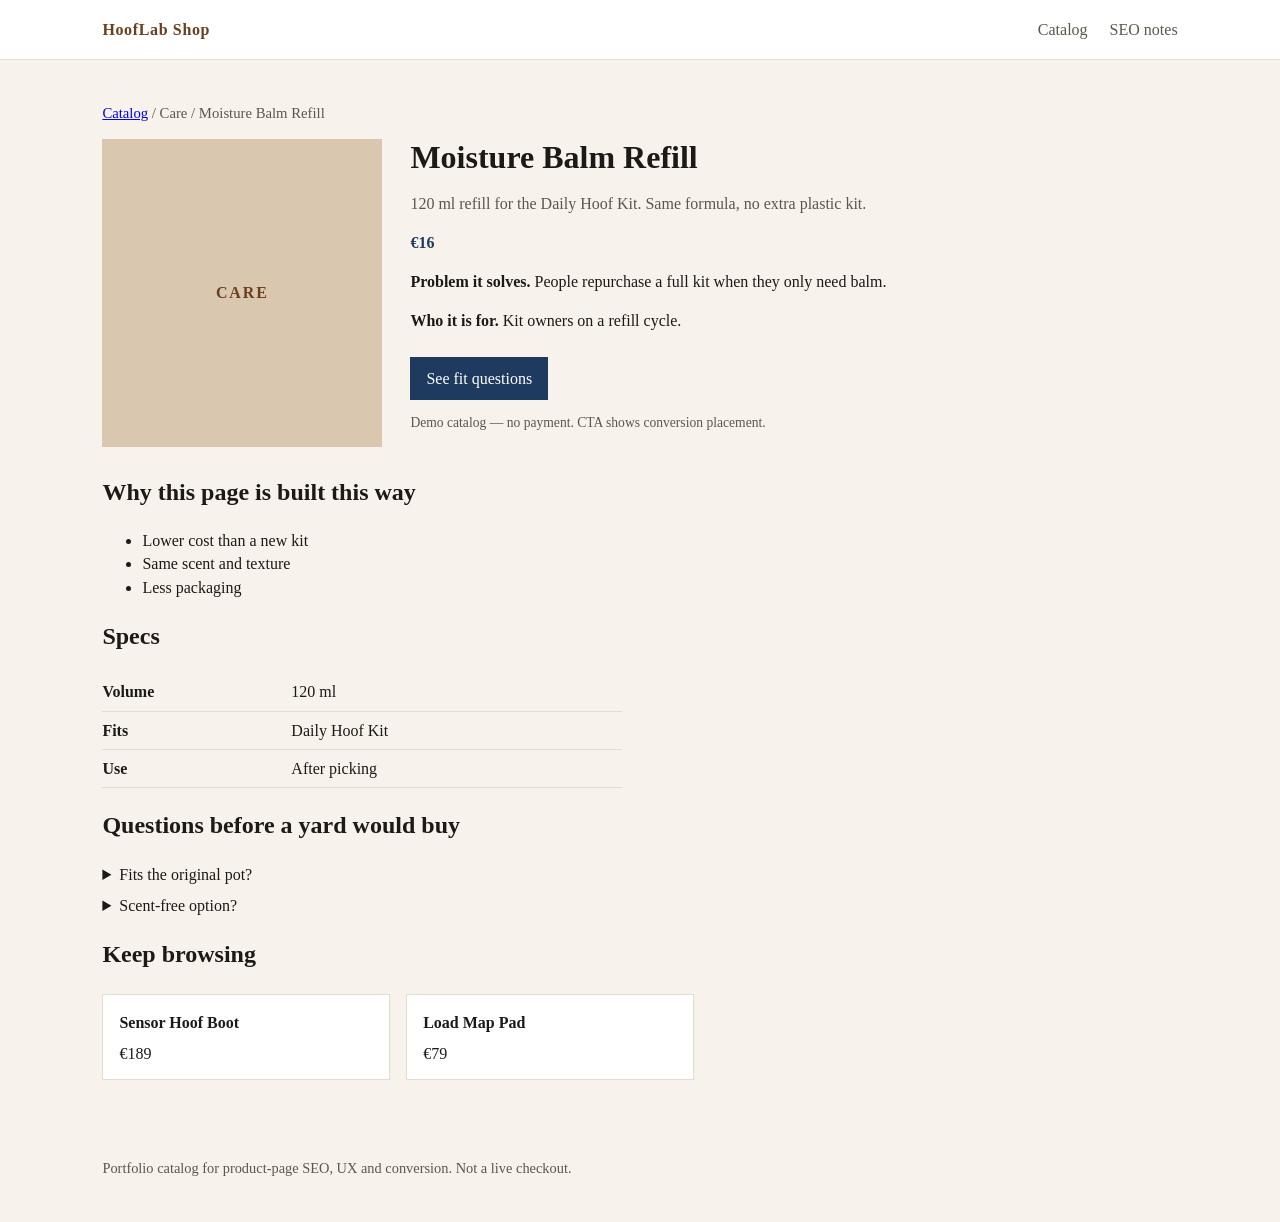
==== docs/balm-refill.html @ a08d026f "Add product-page SEO and conversion catalog" ====
<!DOCTYPE html>
<html lang="en">
<head>
  <meta charset="utf-8">
  <meta name="viewport" content="width=device-width, initial-scale=1">
  <title>Moisture Balm Refill | HoofLab Shop</title>
  <meta name="description" content="120 ml refill for the Daily Hoof Kit. Same formula, no extra plastic kit.">
  <link rel="canonical" href="https://mynulislam95.github.io/shop-pdp-seo-lab/balm-refill.html">
  <meta property="og:title" content="Moisture Balm Refill | HoofLab Shop">
  <meta property="og:description" content="120 ml refill for the Daily Hoof Kit. Same formula, no extra plastic kit.">
  <meta property="og:type" content="website">
  <meta property="og:url" content="https://mynulislam95.github.io/shop-pdp-seo-lab/balm-refill.html">
  <link rel="stylesheet" href="styles.css">
  <script type="application/ld+json">{"@context": "https://schema.org", "@type": "Product", "name": "Moisture Balm Refill", "description": "120 ml refill for the Daily Hoof Kit. Same formula, no extra plastic kit.", "sku": "balm-refill", "brand": {"@type": "Brand", "name": "HoofLab Shop"}, "offers": {"@type": "Offer", "priceCurrency": "EUR", "price": 16, "availability": "https://schema.org/InStock"}}</script>
</head>
<body>
  <header class="top">
    <a class="logo" href="index.html">HoofLab Shop</a>
    <nav>
      <a href="index.html">Catalog</a>
      <a href="seo.html">SEO notes</a>
    </nav>
  </header>
  
  <main class="pdp">
    <p class="crumbs"><a href="index.html">Catalog</a> / Care / Moisture Balm Refill</p>
    <div class="hero">
      <div class="visual" aria-hidden="true">Care</div>
      <div>
        <h1>Moisture Balm Refill</h1>
        <p class="lead">120 ml refill for the Daily Hoof Kit. Same formula, no extra plastic kit.</p>
        <p class="price">€16</p>
        <p class="problem"><strong>Problem it solves.</strong> People repurchase a full kit when they only need balm.</p>
        <p class="who"><strong>Who it is for.</strong> Kit owners on a refill cycle.</p>
        <a class="cta" href="#faq">See fit questions</a>
        <p class="micro">Demo catalog — no payment. CTA shows conversion placement.</p>
      </div>
    </div>
    <h2>Why this page is built this way</h2>
    <ul class="benefits"><li>Lower cost than a new kit</li><li>Same scent and texture</li><li>Less packaging</li></ul>
    <h2>Specs</h2>
    <table class="specs"><tr><th>Volume</th><td>120 ml</td></tr><tr><th>Fits</th><td>Daily Hoof Kit</td></tr><tr><th>Use</th><td>After picking</td></tr></table>
    <h2 id="faq">Questions before a yard would buy</h2>
    <details><summary>Fits the original pot?</summary><p>Yes. Same thread.</p></details><details><summary>Scent-free option?</summary><p>Not in this SKU.</p></details>
    <h2>Keep browsing</h2>
    <div class="grid"><a class="card small" href="sensor-hoof-boot.html"><strong>Sensor Hoof Boot</strong><span>€189</span></a><a class="card small" href="load-map-pad.html"><strong>Load Map Pad</strong><span>€79</span></a></div>
  </main>

  <footer>
    <p>Portfolio catalog for product-page SEO, UX and conversion. Not a live checkout.</p>
  </footer>
</body>
</html>
---- docs/styles.css ----
:root {
  --ink: #1c1916;
  --muted: #5c564c;
  --paper: #f7f3ec;
  --card: #fff;
  --line: #e4dcd0;
  --brand: #6b3f1d;
  --cta: #1e3a5f;
}
* { box-sizing: border-box; }
html, body {
  margin: 0;
  background: var(--paper);
  color: var(--ink);
  font: 16px/1.45 "Iowan Old Style", Palatino, Georgia, serif;
}
.top {
  display: flex;
  justify-content: space-between;
  align-items: center;
  padding: 18px 8vw;
  border-bottom: 1px solid var(--line);
  background: var(--card);
}
.logo { font-weight: 700; color: var(--brand); text-decoration: none; letter-spacing: 0.04em; }
nav a { margin-left: 18px; color: var(--muted); text-decoration: none; }
main { padding: 28px 8vw 48px; max-width: 1100px; }
h1 { font-size: 2rem; line-height: 1.15; margin: 0 0 12px; }
.lead { color: var(--muted); max-width: 62ch; }
.grid {
  display: grid;
  grid-template-columns: repeat(auto-fill, minmax(240px, 1fr));
  gap: 16px;
  margin-top: 22px;
}
.card {
  background: var(--card);
  border: 1px solid var(--line);
  padding: 16px 16px 14px;
  text-decoration: none;
  color: inherit;
  display: flex;
  flex-direction: column;
  gap: 8px;
  min-height: 180px;
}
.card.small { min-height: 0; }
.kicker { font-size: 0.75rem; letter-spacing: 0.08em; text-transform: uppercase; color: var(--brand); }
.price { font-weight: 700; color: var(--cta); }
.crumbs { color: var(--muted); font-size: 0.92rem; }
.pdp .hero {
  display: grid;
  grid-template-columns: 280px 1fr;
  gap: 28px;
  margin: 12px 0 28px;
}
.visual {
  background: #d9c7b0;
  min-height: 240px;
  display: grid;
  place-items: center;
  font-weight: 700;
  letter-spacing: 0.12em;
  text-transform: uppercase;
  color: var(--brand);
}
.cta {
  display: inline-block;
  background: var(--cta);
  color: #fff;
  text-decoration: none;
  padding: 10px 16px;
  margin-top: 8px;
}
.micro { font-size: 0.85rem; color: var(--muted); }
.specs { border-collapse: collapse; width: 100%; max-width: 520px; }
.specs th, .specs td { border-bottom: 1px solid var(--line); text-align: left; padding: 7px 8px 7px 0; }
details { margin: 8px 0; }
footer { padding: 16px 8vw 28px; color: var(--muted); font-size: 0.9rem; }
.prose ul { max-width: 70ch; }
pre { background: #fff; padding: 12px; border: 1px solid var(--line); }
@media (max-width: 800px) {
  .pdp .hero { grid-template-columns: 1fr; }
}
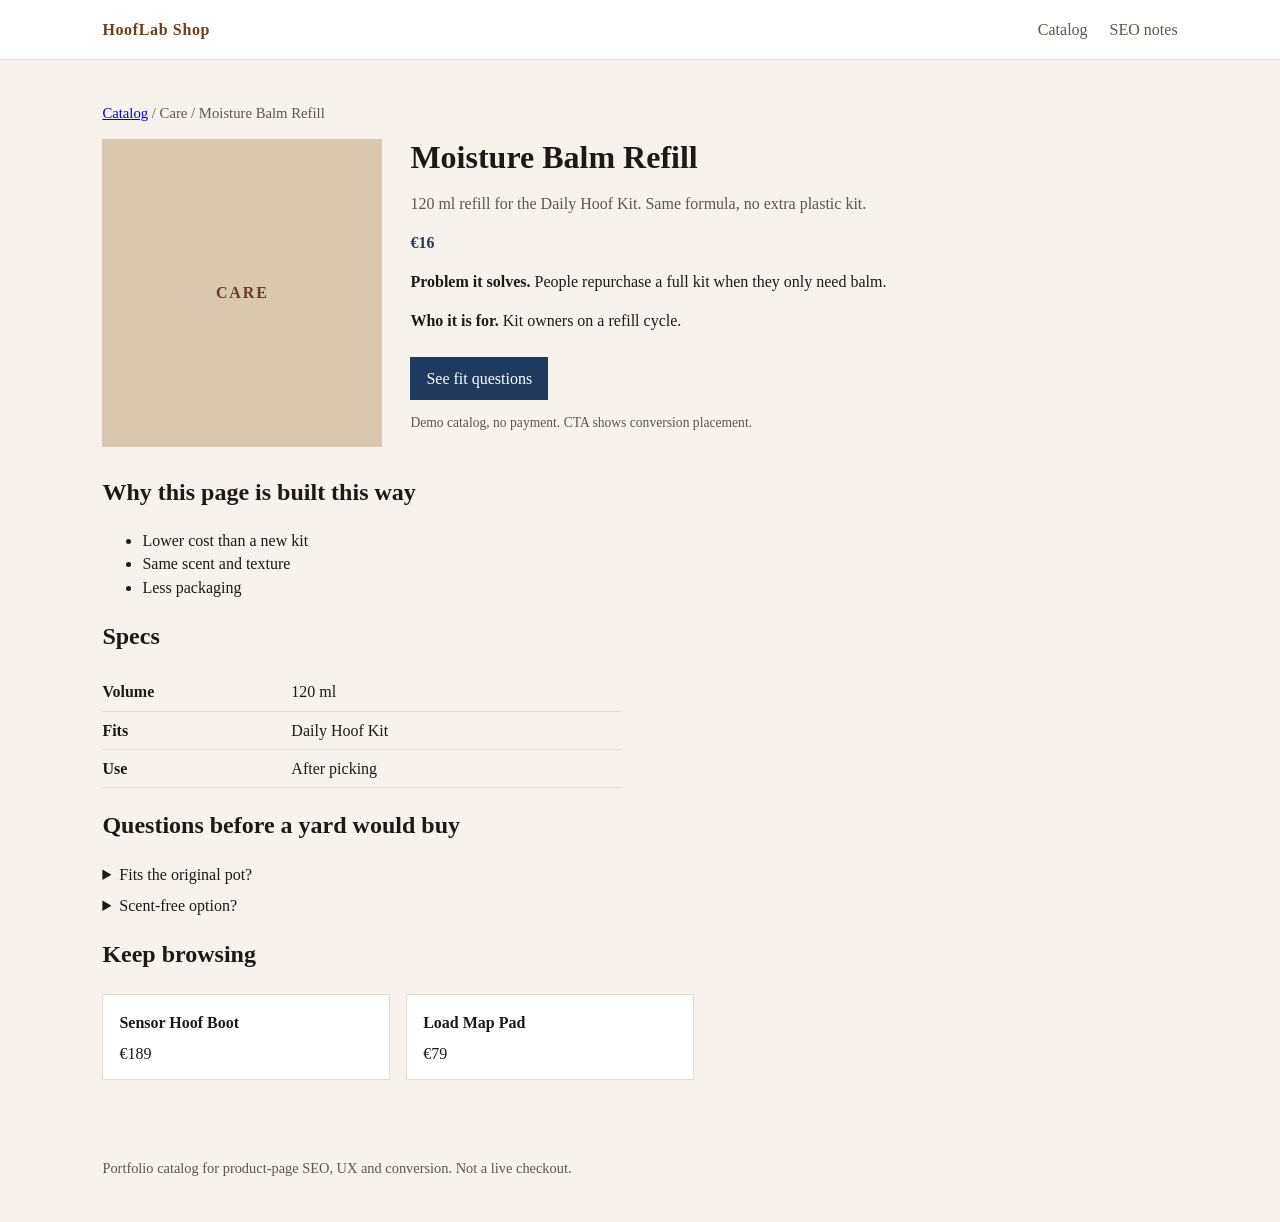
==== commit 11ddd683: "Replace dashes on product pages with plain punctuation" ====
--- a/docs/balm-refill.html
+++ b/docs/balm-refill.html
@@ -33,7 +33,7 @@
         <p class="problem"><strong>Problem it solves.</strong> People repurchase a full kit when they only need balm.</p>
         <p class="who"><strong>Who it is for.</strong> Kit owners on a refill cycle.</p>
         <a class="cta" href="#faq">See fit questions</a>
-        <p class="micro">Demo catalog — no payment. CTA shows conversion placement.</p>
+        <p class="micro">Demo catalog, no payment. CTA shows conversion placement.</p>
       </div>
     </div>
     <h2>Why this page is built this way</h2>
